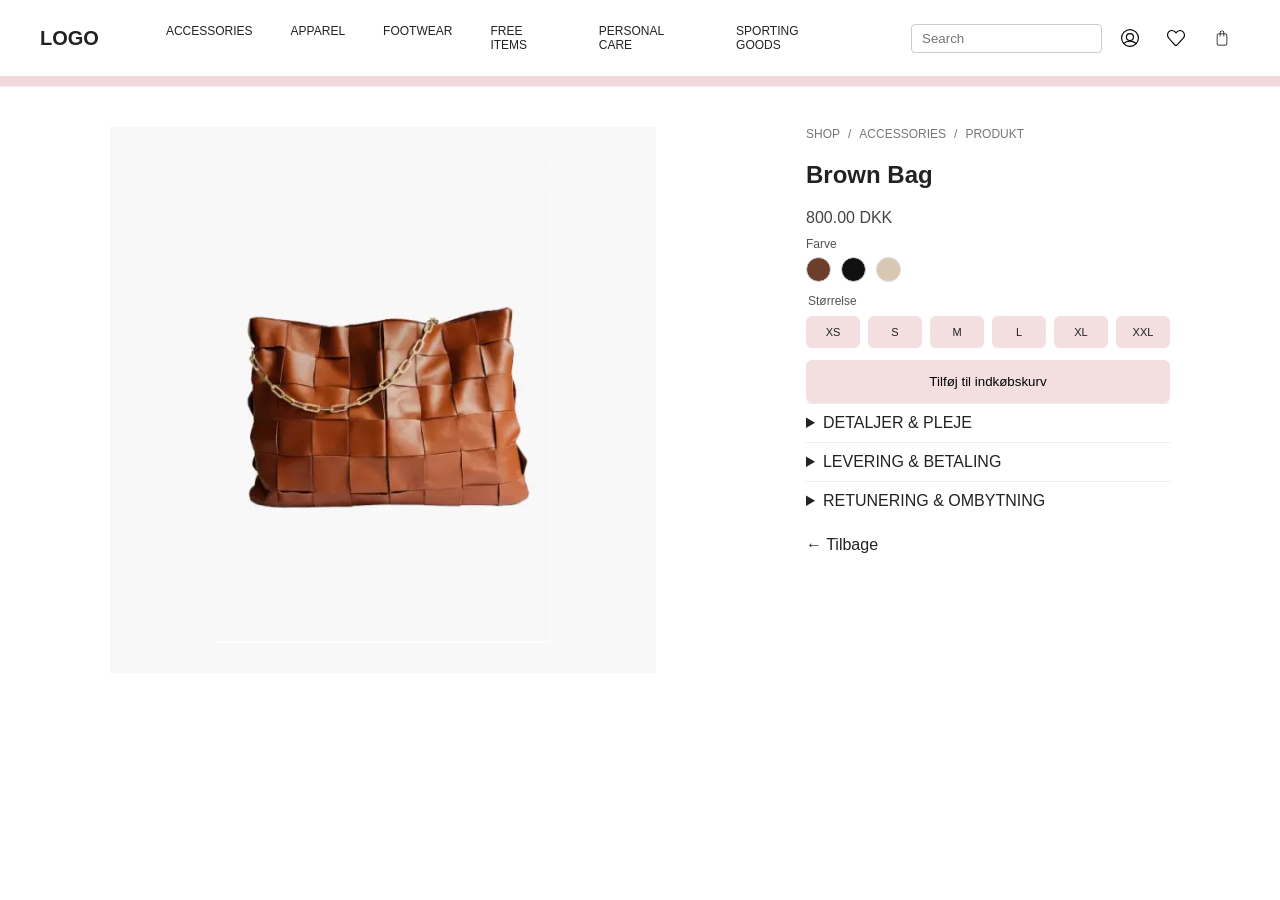
==== product.html @ 398a095f "første udkast" ====
<!doctype html>
<html lang="da">
  <head>
    <meta charset="UTF-8" />
    <meta name="viewport" content="width=device-width, initial-scale=1.0" />
    <title>Produkt</title>
    <link rel="stylesheet" href="style.css" />
  </head>
  <body>
    <!-- header start -->
    <header class="site-header">
      <div class="wrap wrap--header header">
        <a class="logo" href="index.html">LOGO</a>

        <nav class="mainnav">
          <ul>
            <li><a href="productlist.html">Accessories</a></li>
            <li><a href="productlist.html">Apparel</a></li>
            <li><a href="productlist.html">Footwear</a></li>
            <li><a href="productlist.html">Free Items</a></li>
            <li><a href="productlist.html">Personal Care</a></li>
            <li><a href="productlist.html">Sporting Goods</a></li>
          </ul>
        </nav>

        <div class="header-actions">
          <label class="search"><input placeholder="Search" /></label>
          <span class="iconbtn"
            ><img
              src="img/icons/profile-user-avatar-man-person-svgrepo-com.svg"
              alt="Profile"
          /></span>
          <span class="iconbtn"
            ><img src="img/icons/heart-svgrepo-com-kopi.svg" alt="Favoritter"
          /></span>
          <span class="iconbtn"
            ><img
              src="img/icons/shopping-bag-svgrepo-com.svg"
              alt="Shopping bag"
          /></span>
        </div>
      </div>
      <div class="accent-line"></div>
    </header>
    <!-- header slut -->

    <main class="wrap">
      <div class="product-layout">
        <div class="prod-image">
          <img src="img/acces1.webp" />
        </div>

        <aside class="prod-panel">
          <nav class="breadcrumbs" aria-label="Brødkrumme">
            <ol>
              <li><a href="index.html">Shop</a></li>
              <li aria-hidden="true">/</li>
              <li><a href="productlist.html">Accessories</a></li>
              <li aria-hidden="true">/</li>
              <li aria-current="page">Produkt</li>
            </ol>
          </nav>
          <!-- titel -->
          <h1>Brown Bag</h1>
          <!-- pris -->
          <p class="price">800.00 DKK</p>
          <!-- farve valg -->
          <div class="colors" aria-label="Farver">
            <p class="label">Farve</p>
            <div class="swatches">
              <button
                class="swatch"
                type="button"
                aria-label="Brun"
                data-color="brown"
              ></button>
              <button
                class="swatch"
                type="button"
                aria-label="Sort"
                data-color="black"
              ></button>
              <button
                class="swatch"
                type="button"
                aria-label="Beige"
                data-color="beige"
              ></button>
            </div>
          </div>

          <!-- størrelser -->
          <fieldset class="sizes">
            <legend>Størrelse</legend>

            <div class="size-grid">
              <label class="size"><input type="radio" name="size" /> XS</label>
              <label class="size"><input type="radio" name="size" /> S</label>
              <label class="size"><input type="radio" name="size" /> M</label>
              <label class="size"><input type="radio" name="size" /> L</label>
              <label class="size"><input type="radio" name="size" /> XL</label>
              <label class="size"><input type="radio" name="size" /> XXL</label>
            </div>
          </fieldset>
          <!-- indkøbskurv -->
          <button class="buy">Tilføj til indkøbskurv</button>

          <details>
            <summary>DETALJER & PLEJE</summary>
            <p>Lorem ipsum tekst...</p>
          </details>
          <details>
            <summary>LEVERING & BETALING</summary>
            <p>Lorem ipsum tekst...</p>
          </details>
          <details>
            <summary>RETUNERING & OMBYTNING</summary>
            <p>Lorem ipsum tekst...</p>
          </details>

          <p><a href="productlist.html">← Tilbage</a></p>
        </aside>
      </div>
    </main>
  </body>
</html>
---- style.css ----
* {
  box-sizing: border-box;
}
body {
  margin: 0;
  font-family: Helvetica, Arial, sans-serif;
  background: #ffffff;
  color: #222;
}
a {
  text-decoration: none;
  color: inherit;
}
.wrap {
  max-width: 1100px;
  margin: auto;
  padding: 20px;
}
.wrap--header {
  max-width: 1400px;
  padding-left: 40px;
  padding-right: 40px;
  padding-top: 20px;
  padding-bottom: 20px;
}
/* HEADER */
.site-header {
  background: #fff;
  border-bottom: 1px solid #eee;
}
.header {
  display: grid;
  grid-template-columns: auto 1fr auto;
  align-items: center;
  gap: 67px;
}

.logo {
  font-weight: 700;
  font-size: 20px;
}
.mainnav ul {
  display: flex;
  justify-content: flex-start;
  gap: 38px;
  list-style: none;
  margin: 0;
  padding: 0;
  font-size: 12px;
  text-transform: uppercase;
}
.mainnav {
  justify-self: start;
  max-width: 820px; /* justér 560-720 */
}
.header-actions {
  justify-self: end;
  display: flex;
  gap: 10px;
  align-items: center;
}
.search input {
  border: 1px solid #ccc;
  padding: 6px 10px;
  border-radius: 4px;
}

.accent-line {
  height: 10px;
  background: #f1d8da;
  margin-top: 0;
}

/* CATEGORY GRID */
.category-grid {
  display: grid;
  grid-template-columns: repeat(3, 1fr);
  gap: 22px;
  margin-top: 30px;
}
.tile {
  position: relative;
  overflow: hidden;
  background: #eee;
  aspect-ratio: 4/5;
}
.tile img {
  width: 100%;
  height: 100%;
  object-fit: cover;
}
.overlay {
  position: absolute;
  inset: 0;
  display: grid;
  place-content: center;
  color: #fff;
  text-align: center;
  justify-items: center;
}
.overlay h2 {
  margin: 0;
  font-size: 24px;
  letter-spacing: 2px;
  font-weight: 600;
}
.cta {
  margin-top: 12px;

  background: #fff;
  color: #e7cdcd;

  padding: 10px 0;
  width: 110px; /* bredde knapper */

  text-align: center;
  font-size: 12px;
}

/* PRODUCT LIST */
.crumbs {
  font-size: 12px;
  color: #777;
}
.section-title {
  margin-top: 5px;
}
.product-grid {
  display: grid;
  grid-template-columns: repeat(4, 1fr);
  gap: 18px;
  margin-top: 20px;
}
.p-card {
  background: #f6f6f6;
  position: relative;
}
.p-card img {
  width: 100%;
  height: auto;
  display: block;
}
.p-info {
  background: #fff;
  padding: 12px;
}
.p-info h2 {
  margin: 0;
  font-size: 14px;
}
.price {
  font-size: 12px;
  color: #444;
}
.badge {
  position: absolute;
  top: 10px;
  left: 10px;
  background: #fff;
  padding: 4px 8px;
  font-size: 11px;
  border: 1px solid #eee;
}
.badge.right {
  left: auto;
  right: 10px;
}
.soldout img {
  opacity: 0.4;
  filter: grayscale(1);
}
.breadcrumbs ol {
  display: flex;
  gap: 8px;
  list-style: none;
  margin: 0;
  padding: 0;
  font-size: 12px;
  color: #777;
  text-transform: uppercase;
}

.breadcrumbs a {
  color: inherit;
}

.breadcrumbs a:hover {
  text-decoration: underline;
}

/* PRODUCT PAGE */
.product-layout {
  display: grid;
  grid-template-columns: 1.2fr 0.8fr;
  gap: 150px;
  margin-top: 20px;
}
.prod-image {
  background: #f8f8f8;
  padding: 30px;

  aspect-ratio: 1 / 1;
  display: flex;
  align-items: center;
  justify-content: center;
}
.prod-image img {
  width: 100%;
  height: 100%;
  object-fit: contain;
}
.prod-panel .price {
  font-size: 16px;
  margin: 4px 0 10px;
}
.prod-panel h1 {
  margin: 6;
}
.buy {
  background: #f3dfe0;
  border: 0;
  padding: 14px;
  width: 100%;
  cursor: pointer;

  margin-top: 12px; /* ← luft fra sizes */
  border-radius: 6px;
}
details {
  border-top: 1px solid #eee;
  padding: 10px 0;
}

/* farve valg */
.label {
  margin: 0 0 6px;
  font-size: 12px;
  color: #555;
}

.colors {
  margin-top: 6px;
}

.swatches {
  display: flex;
  gap: 10px;
}

.swatch {
  width: 25px;
  height: 25px;
  border-radius: 999px;
  border: 1px solid #ddd;
  padding: 0;
  cursor: pointer;
  background: #ccc;
}

/* farver */
.swatch[data-color="brown"] {
  background: #6b3f2a;
}
.swatch[data-color="black"] {
  background: #111;
}
.swatch[data-color="beige"] {
  background: #d8c7b3;
}

/* hover*/
.swatch:hover {
  transform: scale(1.1);
}
.swatch:focus-visible {
  outline: 2px solid #f1d8da;
  outline-offset: 2px;
}

/* størrelser */
.sizes {
  border: 0;
  padding: 0;
  margin: 12px 0 0;
}

.sizes legend {
  font-size: 12px;
  color: #555;
  margin-bottom: 8px;
}

.size-grid {
  display: grid;
  grid-template-columns: repeat(6, 1fr);
  gap: 20px;
}

.size {
  display: grid;
  place-items: center;
  padding: 10px 0;
  background: #f3dfe0;
  border-radius: 6px;
  font-size: 11px;
  cursor: pointer;
}

.size input {
  display: none; /* skjuler radio-knappen */
}

/* RESPONSIVE */
@media (max-width: 900px) {
  .category-grid {
    grid-template-columns: repeat(2, 1fr);
  }
  .product-grid {
    grid-template-columns: repeat(2, 1fr);
  }
  .product-layout {
    grid-template-columns: 1fr;
  }
}

.sizes {
  border: 0;
  padding: 0;
  margin: 12px 0 0;
}

.sizes legend {
  font-size: 12px;
  color: #555;
  margin-bottom: 8px;
}

.size-grid {
  display: grid;
  grid-template-columns: repeat(6, 1fr);
  gap: 8px;
}

.size {
  display: grid;
  place-items: center;
  padding: 10px 0;
  background: #f3dfe0;
  border-radius: 6px;
  font-size: 11px;
  cursor: pointer;
}

.size input {
  display: none; /* skjuler radio-knappen */
}
.iconbtn {
  width: 36px;
  height: 36px;
  display: grid;
  place-items: center;
}
.iconbtn img {
  width: 18px;
  height: 18px;
  display: block;
}
.iconbtn {
  border-radius: 50%;
}

.iconbtn:hover {
  background: #f8eaea;
}
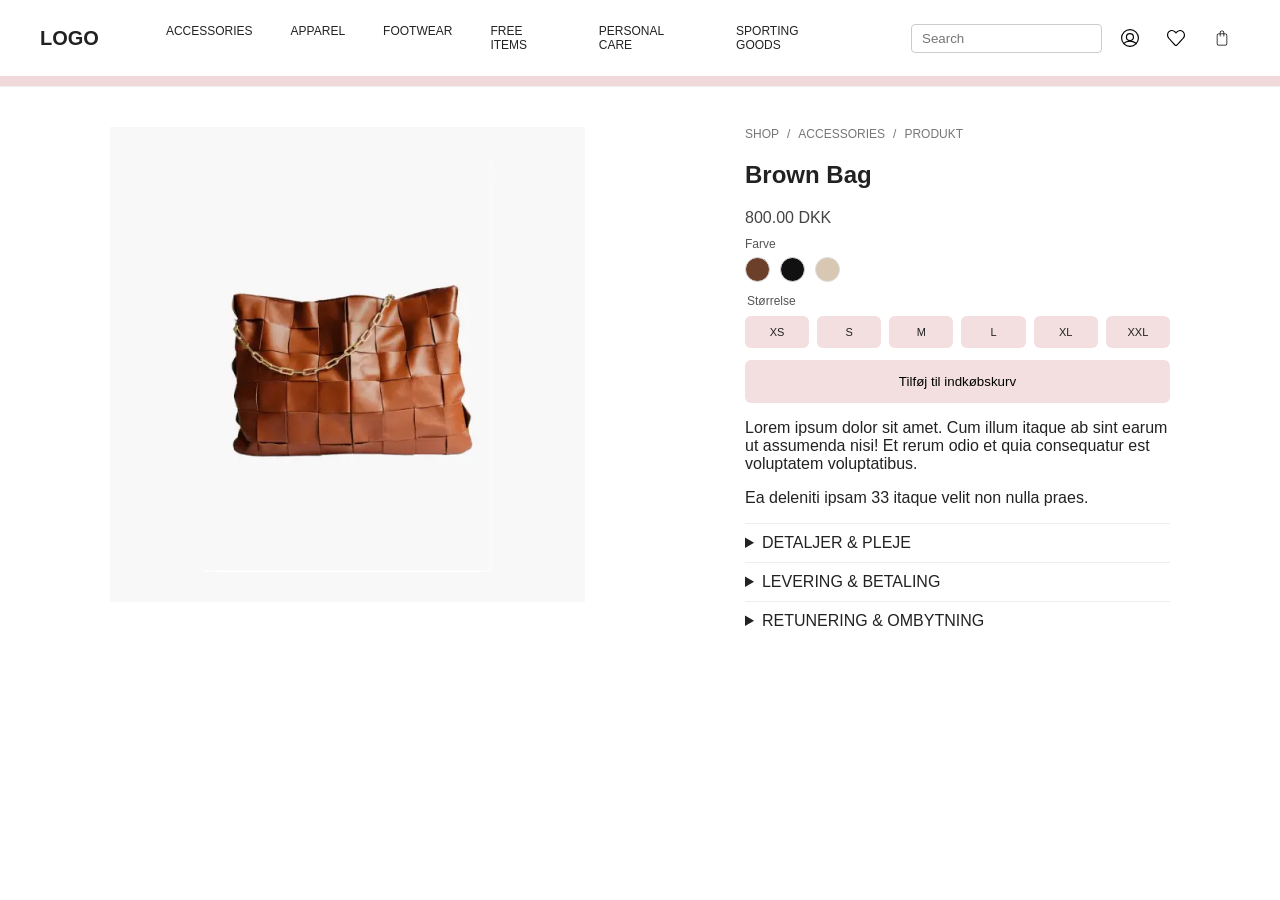
==== commit ee26908d: "produkt siden" ====
--- a/product.html
+++ b/product.html
@@ -104,7 +104,12 @@
           </fieldset>
           <!-- indkøbskurv -->
           <button class="buy">Tilføj til indkøbskurv</button>
-
+          <p class="product-description">
+            Lorem ipsum dolor sit amet. Cum illum itaque ab sint earum ut
+            assumenda nisi! Et rerum odio et quia consequatur est voluptatem
+            voluptatibus. 
+          </p>
+          <p>Ea deleniti ipsam 33 itaque velit non nulla praes.</p>
           <details>
             <summary>DETALJER & PLEJE</summary>
             <p>Lorem ipsum tekst...</p>
@@ -117,8 +122,6 @@
             <summary>RETUNERING & OMBYTNING</summary>
             <p>Lorem ipsum tekst...</p>
           </details>
-
-          <p><a href="productlist.html">← Tilbage</a></p>
         </aside>
       </div>
     </main>
--- a/style.css
+++ b/style.css
@@ -191,8 +191,9 @@
 /* PRODUCT PAGE */
 .product-layout {
   display: grid;
-  grid-template-columns: 1.2fr 0.8fr;
-  gap: 150px;
+  grid-template-columns: 1.15fr 0.85fr;
+  gap: 60px;
+  gap: 60px;
   margin-top: 20px;
 }
 .prod-image {
@@ -203,6 +204,9 @@
   display: flex;
   align-items: center;
   justify-content: center;
+  align-self: start; /* stop stretching */
+  aspect-ratio: 1 / 1; /* behold firkant */
+  margin-right: 100px;
 }
 .prod-image img {
   width: 100%;
